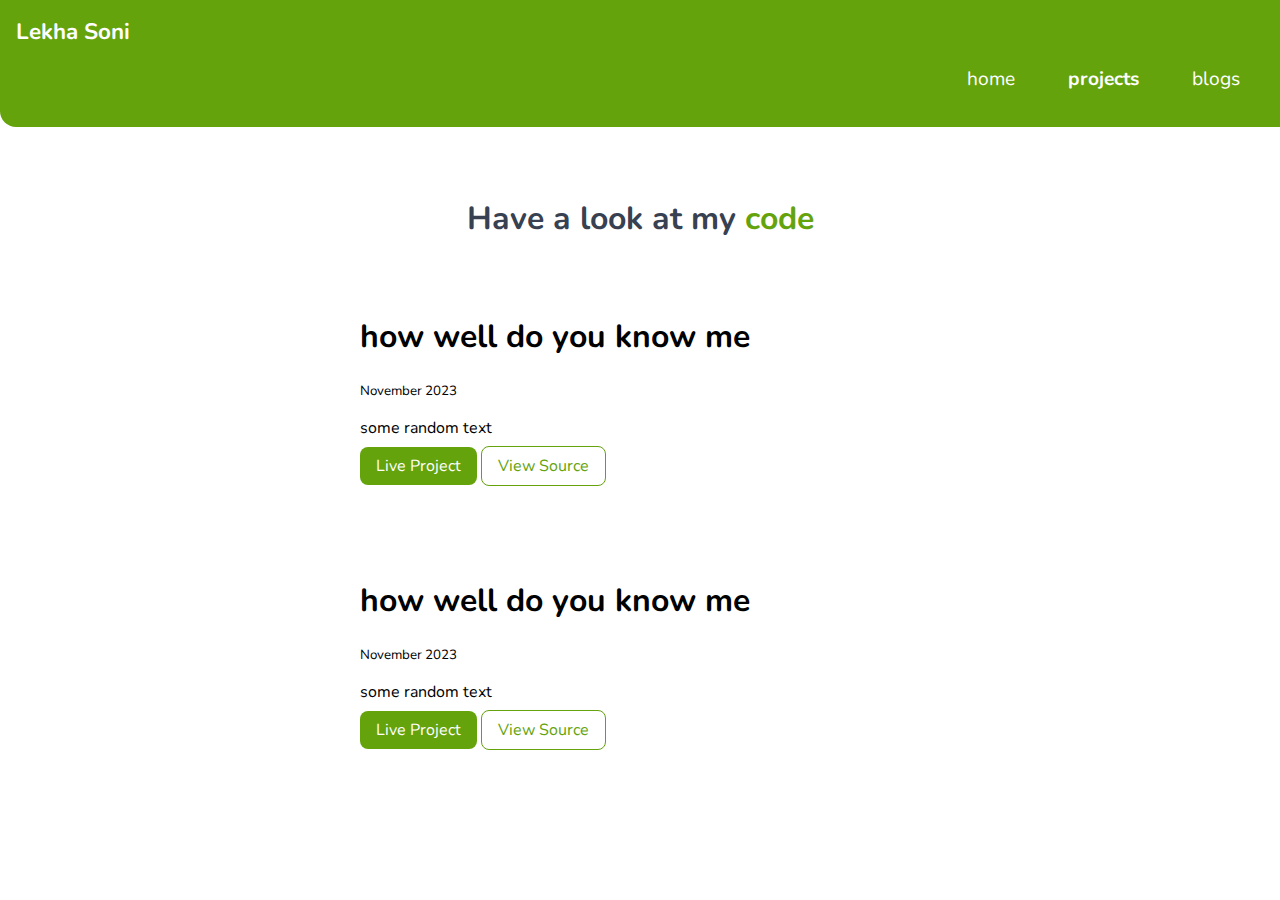
==== projects.html @ f5668a5e "changes" ====
<!DOCTYPE html>
<html lang="en">
<head>
    <meta charset="UTF-8">
    <meta name="viewport" content="width=device-width, initial-scale=1.0">
    <title>projects | Lekha Soni</title>
    <link rel="stylesheet" href="styles.css">
</head>
<body>
    <nav class ="navigation container">
        <div class="nav-brand">Lekha Soni</div>
        <ul class="list-non-bullet nav-pills">
            <li class="list-item-inline">
                <a class="link " href="/">home</a>
            </li>

            <li class="list-item-inline">
                <a class="link link-active" href="/projects.html">projects</a>
            </li>

            <li class="list-item-inline">
                <a class="link" href="/blogs.html">blogs</a>
            </li>
        </ul>
    </nav>

    <header class="hero">
        <h1 class="hero-heading">Have a look at my <span class="heading-inverted">code</span></h1>
    </header>
    
    <ul class="list-non-bullet">
        <li>
           <div class="container container-center" style="padding-bottom: 5rem;">
            <h1>how well do you know me</h1>
            <small>November 2023</small>
            <p>some random text</p>
            <a class="link link-primary" href="/netlify link">Live Project</a>
            <a class="link link-secondary" href="/github repo link">View Source</a>

          </div>
        </li>

        <li>
            <div class="container container-center"style="padding-bottom: 5rem;">
             <h1>how well do you know me</h1>
             <small>November 2023</small>
             <p>some random text</p>
             <a class="link link-primary" href="/netlify link">Live Project</a>
             <a class="link link-secondary" href="/github repo link">View Source</a>
 
           </div>
         </li>

    </ul>
    
</body>
</html>
---- styles.css ----
@import url('https://fonts.googleapis.com/css2?family=Nunito:wght@400;700&display=swap');

:root {

    --primary-color:#65a30d ;
    --dark-gray: #374151;
    --off-white: #f3f4f6;
}

body{
    font-family : 'Nunito', 
    sans-serif;
    margin: 0px;
}

hr{
    margin: 2rem 0rem;
}


/** container **/
.container {
    /* padding-left: 1rem;
    padding-right: 1rem; */
    padding: 0rem 1rem;
}

.container-center {
    max-width: 600px;
    margin: auto;
}

/** links **/
.link {
    text-decoration: none;
    padding: 0.5rem 1rem;
    /* margin-top: 1rem;
    margin-bottom: 1rem; */
}
.link-primary {
    background-color:  var(--primary-color);
    border-radius: 0.5rem;
    color: white;
}

.link-secondary {
    color: var(--primary-color);
    border-radius: 0.5rem;
    border: 1px solid var(--primary-color);
}

/*list*/

.list-non-bullet{
    list-style: none;
}

.list-item-inline{
    display: inline;
    padding: 0rem 0.5rem;
}

/* navigation */

.navigation {
    background-color: var(--primary-color);
    color: white;
    padding: 1rem;
    border-bottom-left-radius: 1rem;
}

/* inside navigation if there is a link */
.navigation .nav-brand {
    font-weight: bold;
    font-size: 1.4rem;
}
.navigation .nav-pills {
    text-align: right;
    font-size: 1.2rem;
}
.navigation .link {
    color: white;
}

.navigation .link-active{
    font-weight: bold;
}

.hero{
    padding: 2rem;
}

.hero .hero-img{
    max-width: 350px;
    display: block;
    margin: auto; 
    padding-top: 5rem;
    /* to align to center */
}

.hero .hero-heading{
    padding-top: 1rem;
    color: var(--dark-gray);
    text-align: center;
}

.hero .hero-heading .heading-inverted{
    color: var(--primary-color);
}

.section{
    padding: 2rem;
}

.section h1{
    text-align: center;
}

.ow{
    background-color: var(--off-white);
}

.footer{
    background-color: #65a30d;
    padding: 2rem 1rem;
    text-align: center;
    color: white;
    border-top-right-radius: 1rem;
}

.footer .footer-header{
    font-weight: bold;
    font-size: larger;
}

.footer .link{
    color: white;
}
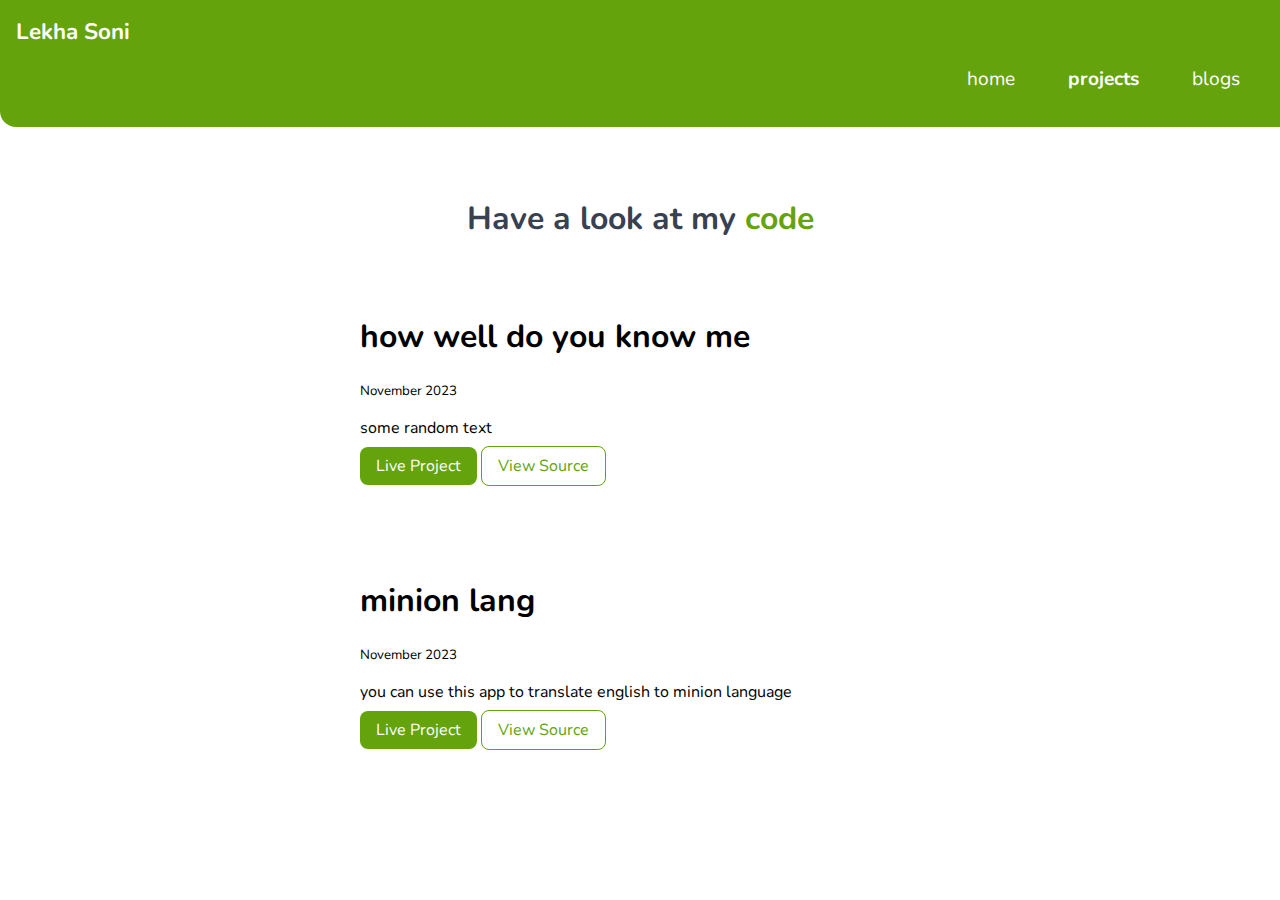
==== commit f58d863b: "added minion-lang" ====
--- a/projects.html
+++ b/projects.html
@@ -42,11 +42,11 @@
 
         <li>
             <div class="container container-center"style="padding-bottom: 5rem;">
-             <h1>how well do you know me</h1>
+             <h1>minion lang</h1>
              <small>November 2023</small>
-             <p>some random text</p>
-             <a class="link link-primary" href="/netlify link">Live Project</a>
-             <a class="link link-secondary" href="/github repo link">View Source</a>
+             <p>you can use this app to translate english to minion language </p>
+             <a class="link link-primary" href="https://kanpai-minion.netlify.app/">Live Project</a>
+             <a class="link link-secondary" href="https://github.com/lekkha/minion-lang">View Source</a>
  
            </div>
          </li>
